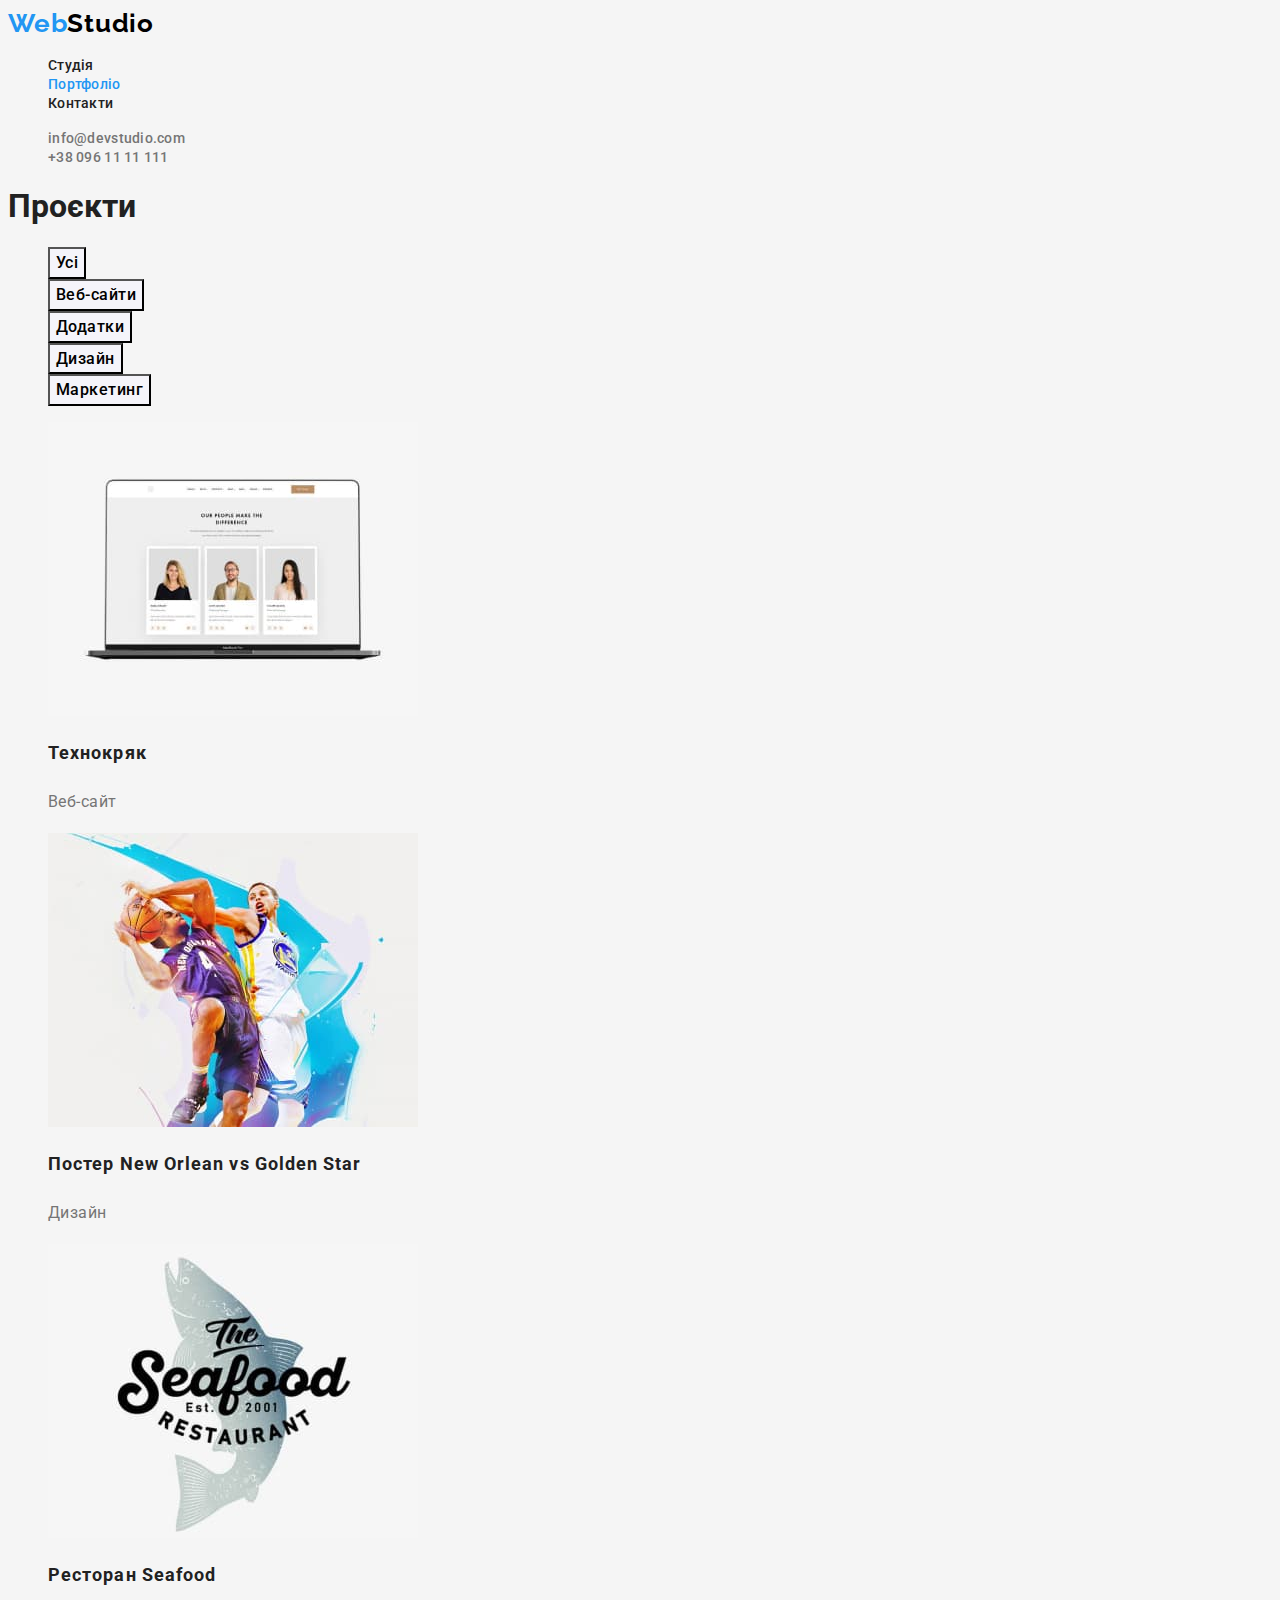
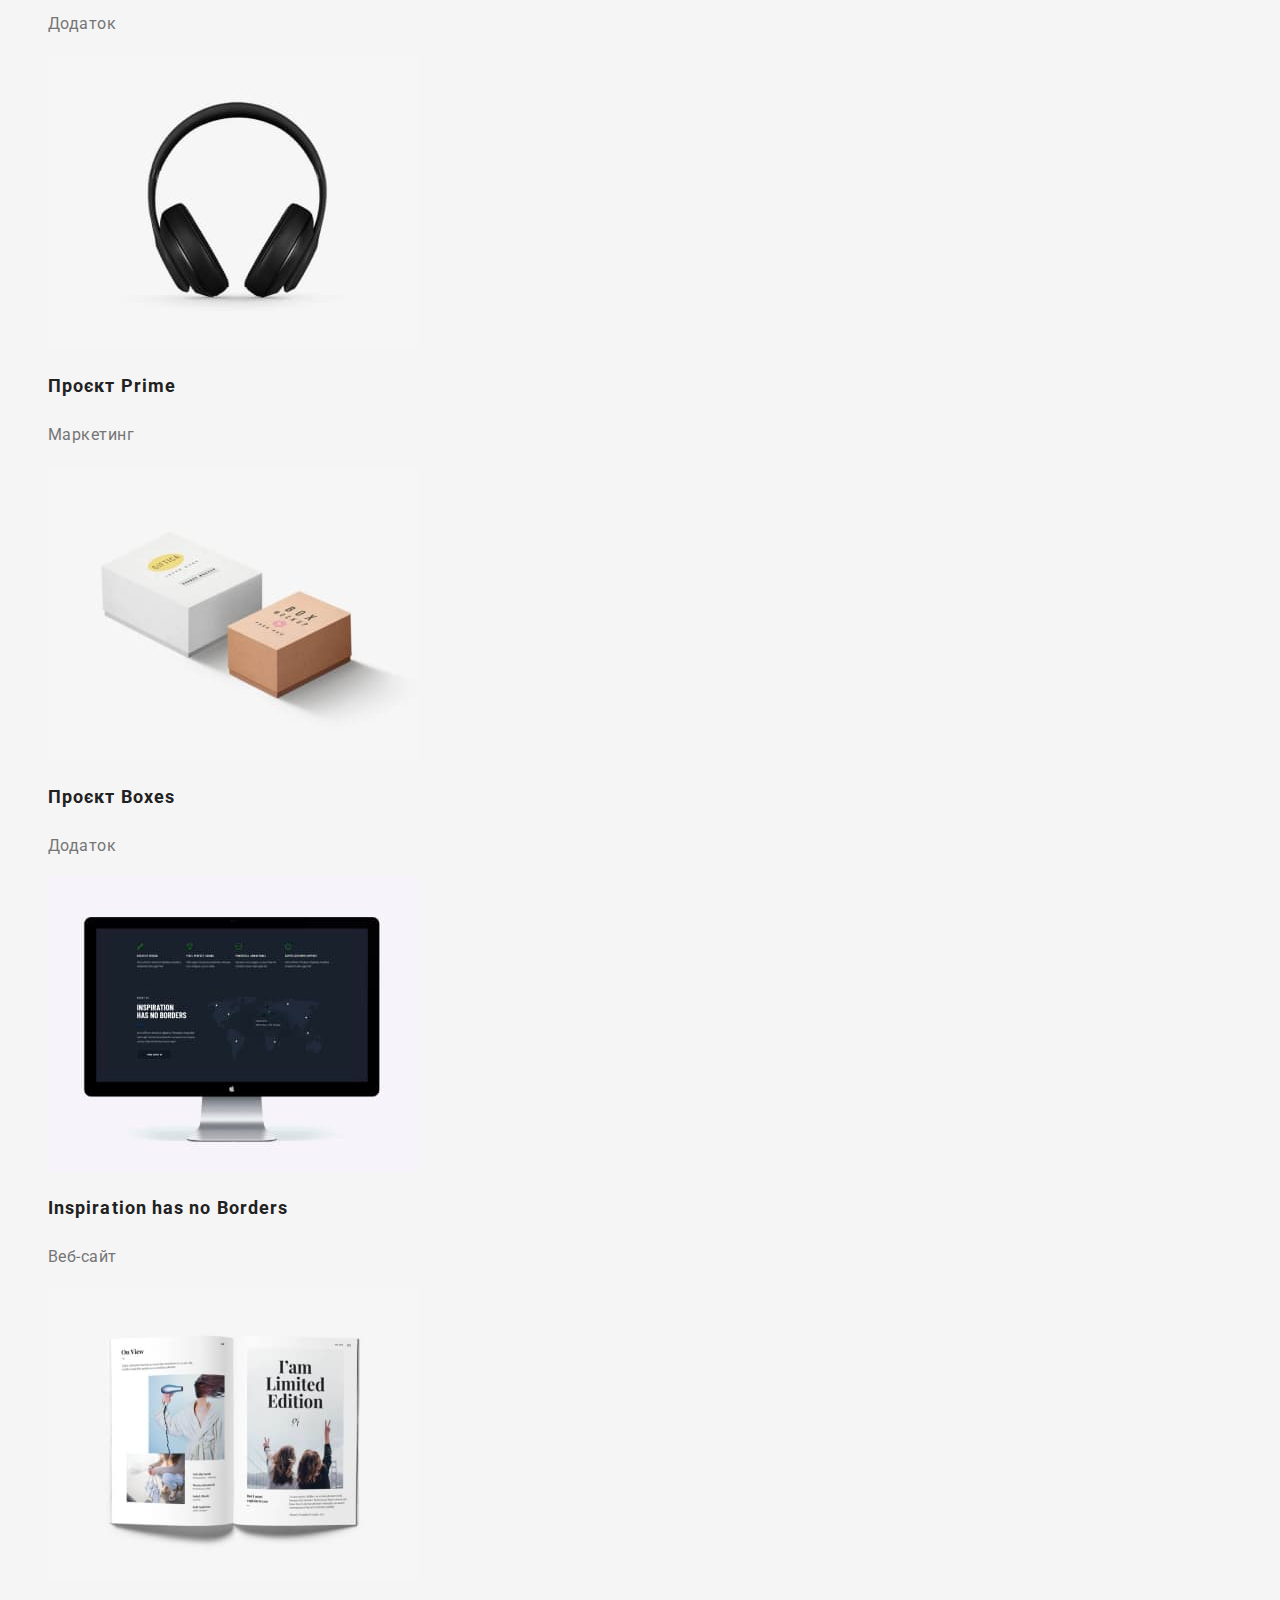
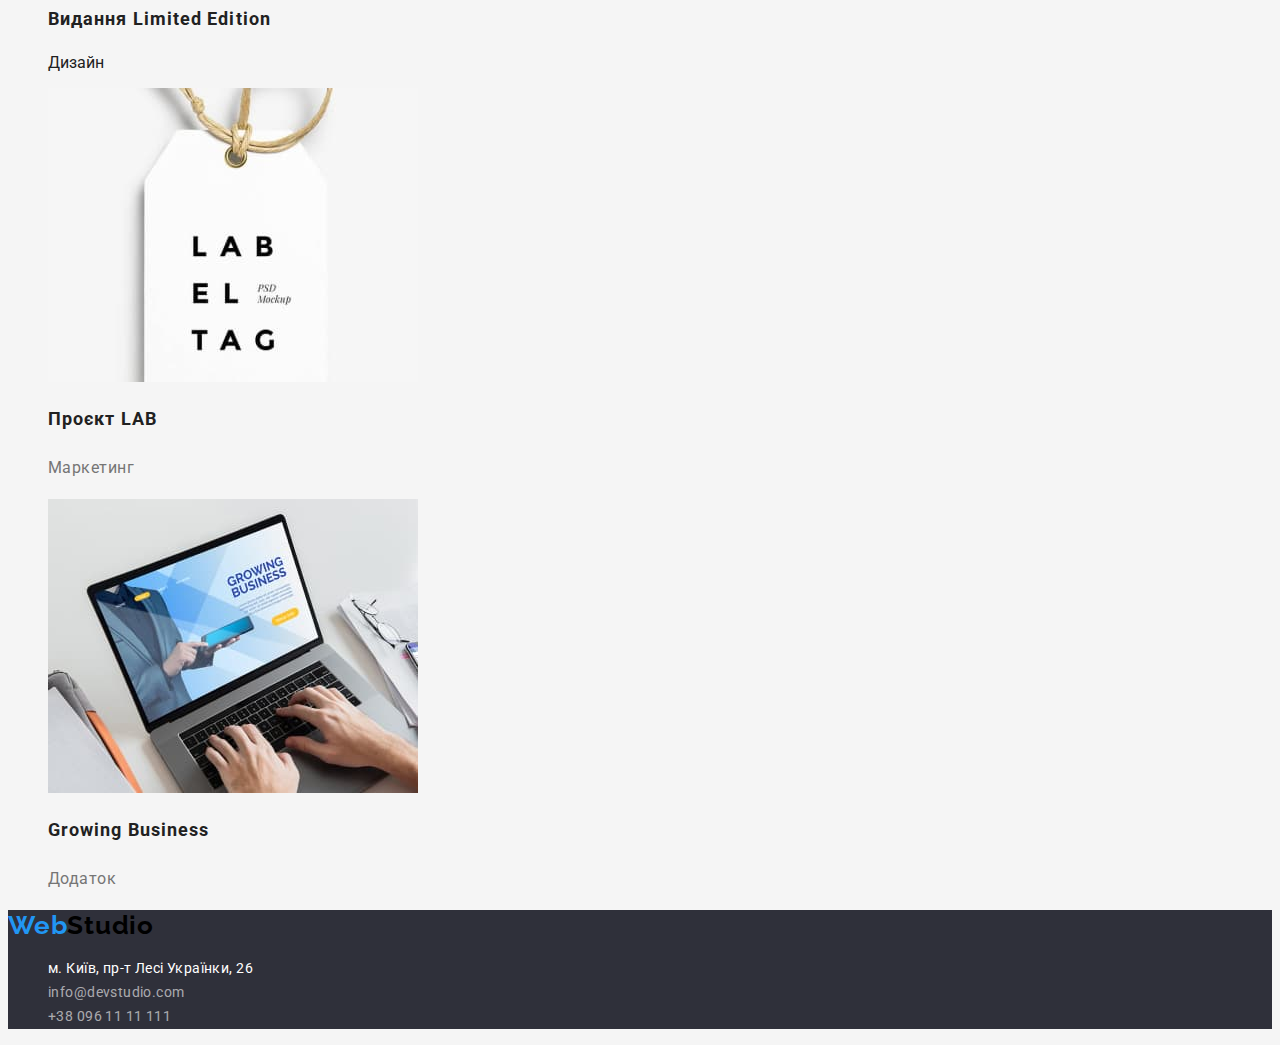
==== portfolio.html @ e410423b "1 clone" ====
<!DOCTYPE html>
<html lang="uk">
<head>
    <meta charset="UTF-8">
    <meta http-equiv="X-UA-Compatible" content="IE=edge">
    <meta name="viewport" content="width=device-width, initial-scale=1.0">
    <link rel="stylesheet" href="./css/styles.css" />
    <link rel="preconnect" href="https://fonts.googleapis.com">
    <link rel="preconnect" href="https://fonts.gstatic.com" crossorigin>
    <link href="https://fonts.googleapis.com/css2?family=Raleway:wght@700&family=Roboto:wght@400;500;700;900&display=swap"
        rel="stylesheet">
    <title>Portfolio</title>
</head>
<body class="body">
    <!--Шапка секція-->
    <header class="header">
        <nav class="site-nav">
            <a href="./index.html" lang="en" class="logo"><span class="logo-part">Web</span>Studio</a>
            <ul class="list">
                <li><a href="./index.html" class="link">Студія</a></li>
                <li><a href="" class="link current">Портфоліо</a></li>
                <li><a href="" class="link">Контакти</a></li>
            </ul>
        </nav>
        <ul class="list">
            <li><a href="mailto:info@devstudio.com" class="link mail-phone-footer">info@devstudio.com</a></li>
            <li><a href="tel:+380961111111" class="link mail-phone-footer">+38 096 11 11 111</a></li>
        </ul>
    </header>
</body>
<main>
    <!-- Проекти секція -->
    <section>
        <h1>Проєкти</h1>
    <ul class="list">
        <li><button type="button" class="button-portfolio">Усі</button></li>
        <li><button type="button" class="button-portfolio">Веб-сайти</button></li>
        <li><button type="button" class="button-portfolio">Додатки</button></li>
        <li><button type="button" class="button-portfolio">Дизайн</button></li>
        <li><button type="button" class="button-portfolio">Маркетинг</button></li>
    </ul>
    <ul class="list">
        <li><img src="./img/project 1.jpg" alt="laptop" width="370px">
        <h2 class="project-title">Технокряк</h2>
        <p class="project-text">Веб-сайт</p>
        </li>
        <li><img src="./img/project 2.jpg" alt="basketball" width="370px">
        <h2 class="project-title">Постер New Orlean vs Golden Star</h2>
        <p class="project-text">Дизайн</p></li>
        <li><img src="./img/project 3.jpg" alt="logo" width="370px">
        <h2 class="project-title">Ресторан Seafood</h2>
        <p class="project-text">Додаток</p></li>
        <li><img src="./img/project 4.jpg" alt="headphone" width="370px">
        <h2 class="project-title">Проєкт Prime</h2>
        <p class="project-text">Маркетинг</p></li>
        <li><img src="./img/project 5.jpg" alt="box" width="370px">
        <h2 class="project-title">Проєкт <span lang="en">Boxes</span></h2>
        <p class="project-text">Додаток</p></li>
        <li><img src="./img/project 6.jpg" alt="monitor" width="370px">
        <h2 class="project-title">Inspiration has no Borders</h2>
        <p class="project-text">Веб-сайт</p></li>
        <li><img src="./img/project 7.jpg" alt="book" width="370px">
        <h2 class="project-title">Видання Limited Edition</h2>
        <p>Дизайн</p></li>
        <li><img src="./img/project 8.jpg" alt="label" width="370px">
        <h2 class="project-title">Проєкт LAB</h2>
        <p class="project-text">Маркетинг</p></li>
        <li><img src="./img/project 9.jpg" alt="laptop with hands" width="370px">
        <h2 class="project-title">Growing Business</h2>
        <p class="project-text">Додаток</p></li>
    </ul>
</section>
</main>
<!-- Підвал -->
<footer class="footer">
    <a href="./index.html" lang="en" class="logo"><span class="logo-part">Web</span>Studio</a>
    <address>
        <ul class="list">
            <li>
                <a href="https://www.google.com/maps/d/embed?mid=10uSM3H-mIU3GznYo2szRIEphczw&hl=en_US&ehbc=2E312F"
                    target="_blank" rel="noopener noreferrer" class="adress">м. Київ, пр-т Лесі
                    Українки, 26</a>
            </li>
            <li><a href="mailto:info@devstudio.com" class="email-phone">info@devstudio.com</a></li>
            <li><a href="tel:+380961111111" class="email-phone">+38 096 11 11 111</a></li>
        </ul>
    </address>
</footer>
</body>

</html>
---- css/styles.css ----
:root{
    --primary-text-color:#212121;
    --secondary-text-color:#757575;
    --accent-color: #2196F3;
    --primary-white-color:#FFFFFF;
    --black-color:#000000;
    --primary-background-color: #F5F5F5;
    --hero-footer-color:#2F303A;
    --bcg-button-portfolio:#F5F4FA;
}


.body{
    font-family: 'Roboto', sans-serif;
    background-color: var(--primary-background-color);
    color: var(--primary-text-color);
}
/* Шапка секція */
.link{
    color: var(--primary-text-color);
}
.list{
    list-style: none;
     }
.logo-part{
    color: var(--accent-color);
}
.logo{
    color: var(--black-color);
    font-family: "Raleway", sans-serif;
    font-weight: 700;
    font-size: 26px;
    line-height: 1.19;
    letter-spacing: 0.03em;
    text-decoration: none;
}
.link:hover,
.link:focus {
    color: var(--accent-color);
}
.link{
    font-family: Roboto, sans-serif;
    font-weight: 500;
    font-size: 14px;
    line-height: 1.14;
    letter-spacing: 0.02em;
    text-decoration: none;
}
.site-nav .link.current{
    color: var(--accent-color);
}
.link.mail-phone-footer{
    color: var(--secondary-text-color);
}
/* Герой секція */
.hero{
    background-color: var(--hero-footer-color);
}
.hero-title{
    font-weight: 900;
    font-size: 44px;
    line-height: 1.36;
    text-align: center;
    letter-spacing: 0.06em;
    text-transform: uppercase;
    color: var(--primary-white-color);
}
.hero-button{
    background-color: var(--accent-color);
    font-weight: 700;
    font-size: 16px;
    line-height: 1.88;
    display: flex;
    align-items: center;
    text-align: center;
    letter-spacing: 0.06em;
    color: var(--primary-white-color);
}
/*Особливості секція*/
.features-title{
    font-weight: 700;
    font-size: 14px;
    line-height: 1.14;
    letter-spacing: 0.03em;
    text-transform: uppercase;
}
.features-text{
    font-size: 14px;
    line-height: 1.71;
    letter-spacing: 0.03em;
    color: var(--secondary-text-color);
}
/* Чим ми займаємось секція */
.main-title{
    font-weight: 700;
    font-size: 36px;
    line-height: 1.16;
    text-align: center;
    letter-spacing: 0.03em;
}
/* Наша команда секція */
.team-title{
    font-weight: 500;
    font-size: 16px;
    line-height: 1.18;
    text-align: center;
    letter-spacing: 0.03em;
}
.team-text{
    font-size: 16px;
    line-height: 1.18;
    text-align: center;
    letter-spacing: 0.03em;
    color: var(--secondary-text-color);
}
/* Підвал */
.footer{
    background-color: var(--hero-footer-color);
    color: var(--primary-white-color);
}
.logo-footer{
    color: var(--primary-white-color);
}
.adress{
    font-size: 14px;
    font-style: normal;
    line-height: 1.71;
    letter-spacing: 0.03em;
    text-decoration: none;
    color: var(--primary-white-color);
}
.email-phone{
    font-size: 14px;
    font-style: normal;
    line-height: 1.71;
    letter-spacing: 0.03em;
    text-decoration: none;
    color: rgba(255, 255, 255, 0.6);
}

/* Portfolio */
.button-portfolio{
    font-family: 'Roboto', sans-serif;
    font-weight: 500;
    font-style: normal;
    font-size: 16px;
    line-height: 1.62;
    text-align: center;
    letter-spacing: 0.03em;
    background-color: var(--bcg-button-portfolio);
}
.button-portfolio:hover,
.button-portfolio:focus{
    background-color: var(--accent-color);
    color: var(--primary-white-color);
}
.project-title{
    font-weight: 700;
    font-size: 18px;
    line-height: 2;
    letter-spacing: 0.06em;
}
.project-text{
    font-size: 16px;
    line-height: 1.88;
    letter-spacing: 0.03em;
    color: var(--secondary-text-color);
}
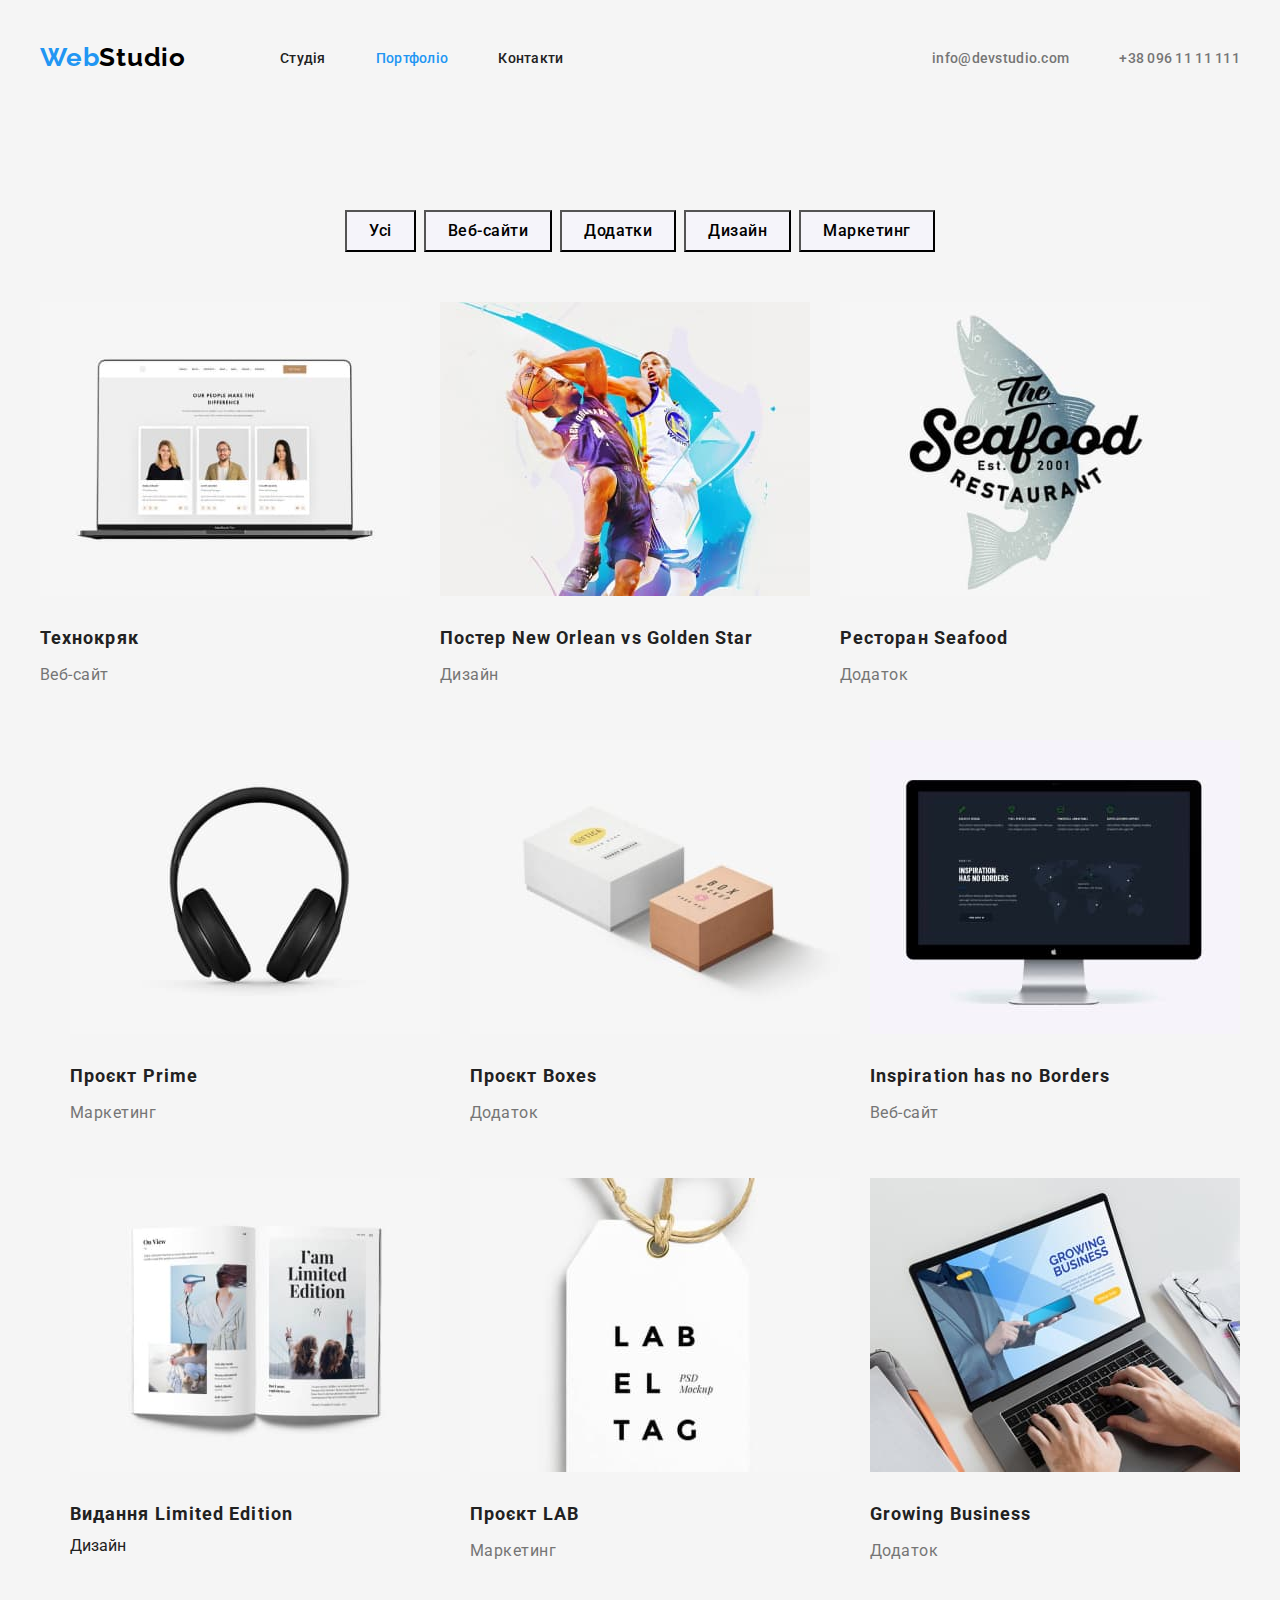
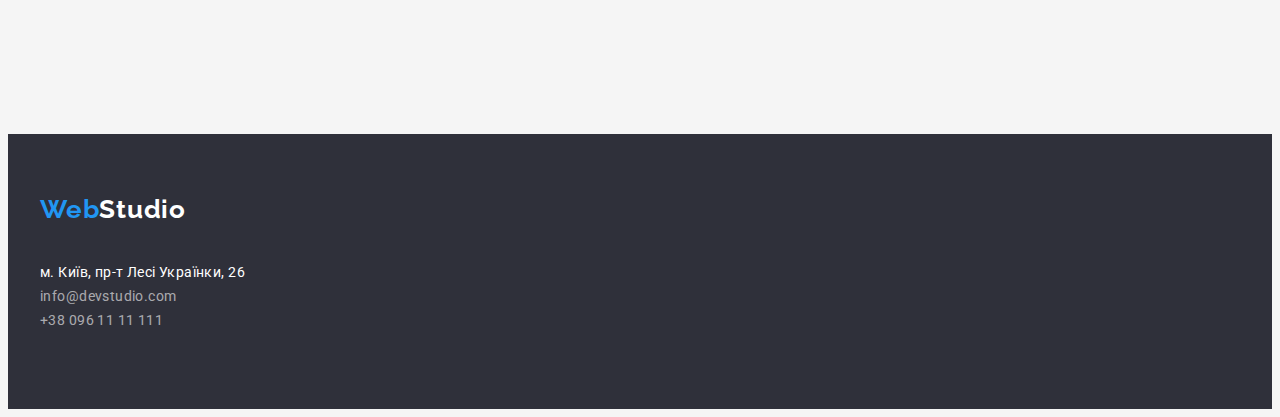
==== commit 6722beef: "all" ====
--- a/portfolio.html
+++ b/portfolio.html
@@ -14,77 +14,87 @@
 <body class="body">
     <!--Шапка секція-->
     <header class="header">
-        <nav class="site-nav">
-            <a href="./index.html" lang="en" class="logo"><span class="logo-part">Web</span>Studio</a>
-            <ul class="list">
-                <li><a href="./index.html" class="link">Студія</a></li>
-                <li><a href="" class="link current">Портфоліо</a></li>
-                <li><a href="" class="link">Контакти</a></li>
+        <div class="container header-container">
+        <a href="./index.html" lang="en" class="logo"><span class="logo-part">Web</span>Studio</a>
+            <nav class="site-nav">
+            <ul class="list list-header">
+                <li class="header-item"><a href="./index.html" class="link">Студія</a></li>
+                <li class="header-item"><a href="" class="link current">Портфоліо</a></li>
+                <li class="header-item"><a href="" class="link">Контакти</a></li>
             </ul>
         </nav>
-        <ul class="list">
-            <li><a href="mailto:info@devstudio.com" class="link mail-phone-footer">info@devstudio.com</a></li>
-            <li><a href="tel:+380961111111" class="link mail-phone-footer">+38 096 11 11 111</a></li>
+        <div class="contact-wrap">
+        <ul class="list list-header">
+            <li><a href="mailto:info@devstudio.com" class="link mail-footer">info@devstudio.com</a></li>
+            <li><a href="tel:+380961111111" class="link phone-footer">+38 096 11 11 111</a></li>
         </ul>
+        </div>
+        </div>
     </header>
 </body>
 <main>
     <!-- Проекти секція -->
-    <section>
-        <h1>Проєкти</h1>
-    <ul class="list">
-        <li><button type="button" class="button-portfolio">Усі</button></li>
-        <li><button type="button" class="button-portfolio">Веб-сайти</button></li>
-        <li><button type="button" class="button-portfolio">Додатки</button></li>
-        <li><button type="button" class="button-portfolio">Дизайн</button></li>
-        <li><button type="button" class="button-portfolio">Маркетинг</button></li>
-    </ul>
-    <ul class="list">
-        <li><img src="./img/project 1.jpg" alt="laptop" width="370px">
-        <h2 class="project-title">Технокряк</h2>
-        <p class="project-text">Веб-сайт</p>
-        </li>
-        <li><img src="./img/project 2.jpg" alt="basketball" width="370px">
-        <h2 class="project-title">Постер New Orlean vs Golden Star</h2>
-        <p class="project-text">Дизайн</p></li>
-        <li><img src="./img/project 3.jpg" alt="logo" width="370px">
-        <h2 class="project-title">Ресторан Seafood</h2>
-        <p class="project-text">Додаток</p></li>
-        <li><img src="./img/project 4.jpg" alt="headphone" width="370px">
-        <h2 class="project-title">Проєкт Prime</h2>
-        <p class="project-text">Маркетинг</p></li>
-        <li><img src="./img/project 5.jpg" alt="box" width="370px">
-        <h2 class="project-title">Проєкт <span lang="en">Boxes</span></h2>
-        <p class="project-text">Додаток</p></li>
-        <li><img src="./img/project 6.jpg" alt="monitor" width="370px">
-        <h2 class="project-title">Inspiration has no Borders</h2>
-        <p class="project-text">Веб-сайт</p></li>
-        <li><img src="./img/project 7.jpg" alt="book" width="370px">
-        <h2 class="project-title">Видання Limited Edition</h2>
-        <p>Дизайн</p></li>
-        <li><img src="./img/project 8.jpg" alt="label" width="370px">
-        <h2 class="project-title">Проєкт LAB</h2>
-        <p class="project-text">Маркетинг</p></li>
-        <li><img src="./img/project 9.jpg" alt="laptop with hands" width="370px">
-        <h2 class="project-title">Growing Business</h2>
-        <p class="project-text">Додаток</p></li>
-    </ul>
+    <section class="project-section">
+        <div class="container item-container">
+            <h1 class="visually-hidden">Проєкти</h1>
+            <ul class="list item-list">
+                <li class="project-item"><button type="button" class="button-portfolio">Усі</button></li>
+                <li class="project-item"><button type="button" class="button-portfolio">Веб-сайти</button></li>
+                <li class="project-item"><button type="button" class="button-portfolio">Додатки</button></li>
+                <li class="project-item"><button type="button" class="button-portfolio">Дизайн</button></li>
+                <li class="project-item"><button type="button" class="button-portfolio">Маркетинг</button></li>
+            </ul>
+        </div>
+        <div class="container">
+            <ul class="list project-list">
+                <li class="project-list-item"><img src="./img/project 1.jpg" alt="laptop" width="370px">
+                <h2 class="project-title">Технокряк</h2>
+                <p class="project-text">Веб-сайт</p>
+                </li>
+                <li class="project-list-item"><img src="./img/project 2.jpg" alt="basketball" width="370px">
+                <h2 class="project-title">Постер New Orlean vs Golden Star</h2>
+                <p class="project-text">Дизайн</p></li>
+                <li class="project-list-item"><img src="./img/project 3.jpg" alt="logo" width="370px">
+                <h2 class="project-title">Ресторан Seafood</h2>
+                <p class="project-text">Додаток</p></li>
+                <li class="project-list-item"><img src="./img/project 4.jpg" alt="headphone" width="370px">
+                <h2 class="project-title">Проєкт Prime</h2>
+                <p class="project-text">Маркетинг</p></li>
+                <li class="project-list-item"><img src="./img/project 5.jpg" alt="box" width="370px">
+                <h2 class="project-title">Проєкт <span lang="en">Boxes</span></h2>
+                <p class="project-text">Додаток</p></li>
+                <li class="project-list-item"><img src="./img/project 6.jpg" alt="monitor" width="370px">
+                <h2 class="project-title">Inspiration has no Borders</h2>
+                <p class="project-text">Веб-сайт</p></li>
+                <li class="project-list-item"><img src="./img/project 7.jpg" alt="book" width="370px">
+                <h2 class="project-title">Видання Limited Edition</h2>
+                <p>Дизайн</p></li>
+                <li class="project-list-item"><img src="./img/project 8.jpg" alt="label" width="370px">
+                <h2 class="project-title">Проєкт LAB</h2>
+                <p class="project-text">Маркетинг</p></li>
+                <li class="project-list-item"><img src="./img/project 9.jpg" alt="laptop with hands" width="370px">
+                <h2 class="project-title">Growing Business</h2>
+                <p class="project-text">Додаток</p></li>
+            </ul>
+        </div>
 </section>
 </main>
 <!-- Підвал -->
 <footer class="footer">
-    <a href="./index.html" lang="en" class="logo"><span class="logo-part">Web</span>Studio</a>
-    <address>
-        <ul class="list">
-            <li>
-                <a href="https://www.google.com/maps/d/embed?mid=10uSM3H-mIU3GznYo2szRIEphczw&hl=en_US&ehbc=2E312F"
-                    target="_blank" rel="noopener noreferrer" class="adress">м. Київ, пр-т Лесі
-                    Українки, 26</a>
-            </li>
-            <li><a href="mailto:info@devstudio.com" class="email-phone">info@devstudio.com</a></li>
-            <li><a href="tel:+380961111111" class="email-phone">+38 096 11 11 111</a></li>
-        </ul>
-    </address>
+    <div class="container">
+        <a href="./index.html" lang="en" class="logo logo-footer"><span class="logo-part">Web</span>Studio</a>
+        <address class="address-footer">
+            <ul class="list footer-list">
+                <li>
+                    <a href="https://www.google.com/maps/d/embed?mid=10uSM3H-mIU3GznYo2szRIEphczw&hl=en_US&ehbc=2E312F"
+                        target="_blank" rel="noopener noreferrer" class="adress">м. Київ, пр-т Лесі
+                        Українки, 26</a>
+                </li>
+                <li><a href="mailto:info@devstudio.com" class="email-phone">info@devstudio.com</a></li>
+                <li><a href="tel:+380961111111" class="email-phone">+38 096 11 11 111</a></li>
+            </ul>
+        </address>
+    </div>
 </footer>
 </body>
 
--- a/css/styles.css
+++ b/css/styles.css
@@ -8,20 +8,54 @@
     --hero-footer-color:#2F303A;
     --bcg-button-portfolio:#F5F4FA;
 }
-
+h1,
+h2,
+h3,
+h4,
+h5,
+h6
+ul,
+p{
+    margin: 0;
+}
+ul{
+    padding-left: 0;
+}
 
 .body{
     font-family: 'Roboto', sans-serif;
     background-color: var(--primary-background-color);
     color: var(--primary-text-color);
 }
+.container{
+    width: 1200px;
+    margin: 0 auto;
+    padding-left: 15px;
+    padding-right: 15px;
+}
 /* Шапка секція */
+.header-container{
+    display: flex;
+    align-items: center;
+}
+.header{
+    padding-bottom: 25px;
+    padding-top: 24px;
+    border-bottom: 1px rgba(236, 236, 236, 1);
+}
 .link{
     color: var(--primary-text-color);
 }
+.header-item:not(:first-child){
+    margin-left: 50px;
+}
+
 .list{
     list-style: none;
      }
+.list-header{
+    display: flex;
+}
 .logo-part{
     color: var(--accent-color);
 }
@@ -33,6 +67,8 @@
     line-height: 1.19;
     letter-spacing: 0.03em;
     text-decoration: none;
+    margin-right: 94px;
+    display: block;
 }
 .link:hover,
 .link:focus {
@@ -49,7 +85,14 @@
 .site-nav .link.current{
     color: var(--accent-color);
 }
-.link.mail-phone-footer{
+.contact-wrap{
+    margin-left: auto;
+}
+.phone-footer{
+    margin-left: 50px;
+    color: var(--secondary-text-color);
+}
+.mail-footer{
     color: var(--secondary-text-color);
 }
 /* Герой секція */
@@ -64,19 +107,53 @@
     letter-spacing: 0.06em;
     text-transform: uppercase;
     color: var(--primary-white-color);
-}
+    max-width: 696px;
+    margin: 0 auto; 
+    margin-bottom: 30px;
+    }
+    .hero-wrap{
+        padding: 200px 452px;
+    }
 .hero-button{
     background-color: var(--accent-color);
     font-weight: 700;
     font-size: 16px;
     line-height: 1.88;
-    display: flex;
     align-items: center;
     text-align: center;
     letter-spacing: 0.06em;
     color: var(--primary-white-color);
+    max-width: 216px;
+    display: block;
+    margin: 0 auto;
+
 }
 /*Особливості секція*/
+
+.features-section{
+    padding: 94px 0;
+}
+.visually-hidden {
+    position: absolute;
+    width: 1px;
+    height: 1px;
+    margin: -1px;
+    border: 0;
+    padding: 0;
+    white-space: nowrap;
+    clip-path: inset(100%);
+    clip: rect(0 0 0 0);
+    overflow: hidden;
+}
+.features-list{
+    display: flex;
+}
+.features-item{
+    width: calc((100%/-90px)/4);
+}
+.features-item:not(:first-child){
+    margin-left: 30px;
+}
 .features-title{
     font-weight: 700;
     font-size: 14px;
@@ -91,20 +168,50 @@
     color: var(--secondary-text-color);
 }
 /* Чим ми займаємось секція */
+.what-we-do-section{
+    padding: 94px 0;
+}
 .main-title{
     font-weight: 700;
     font-size: 36px;
     line-height: 1.16;
     text-align: center;
     letter-spacing: 0.03em;
-}
+    margin-bottom: 50px;
+}
+.what-we-do-list{
+    display: flex;
+}
+.what-we-do-items{
+    width: calc((100%-60px)/3);
+}
+.what-we-do-items:not(:first-child){
+    margin-left: 30px;
+}
+
 /* Наша команда секція */
+.our-team-section{
+    padding: 94px 0;
+}
 .team-title{
     font-weight: 500;
     font-size: 16px;
     line-height: 1.18;
     text-align: center;
     letter-spacing: 0.03em;
+    margin-bottom: 10px;
+}
+.our-team-list{
+    display: flex;
+}
+.our-team-item{
+    width: calc((100%-90px)/4);
+}
+.our-taem-item:not(:first-child){
+    margin-left: 30px;
+}
+.our-team-wrap{
+    padding: 30px 70px;
 }
 .team-text{
     font-size: 16px;
@@ -117,9 +224,15 @@
 .footer{
     background-color: var(--hero-footer-color);
     color: var(--primary-white-color);
+    padding: 0 0 60px 0;
 }
 .logo-footer{
     color: var(--primary-white-color);
+    display: block;
+    padding: 60px 0 20px 0;
+}
+.footer-list:not(:first-child){
+    margin-top: 9px;
 }
 .adress{
     font-size: 14px;
@@ -139,6 +252,15 @@
 }
 
 /* Portfolio */
+
+.item-list{
+    display: flex;
+    padding: 86px 0 34px 0;
+    justify-content:center
+}
+.project-item:not(:first-child){
+    margin-left: 8px;
+}
 .button-portfolio{
     font-family: 'Roboto', sans-serif;
     font-weight: 500;
@@ -148,21 +270,37 @@
     text-align: center;
     letter-spacing: 0.03em;
     background-color: var(--bcg-button-portfolio);
+    padding: 6px 22px;
 }
 .button-portfolio:hover,
 .button-portfolio:focus{
     background-color: var(--accent-color);
     color: var(--primary-white-color);
 }
+.project-list{
+    display: flex;
+    flex-wrap: wrap;
+    padding-bottom: 102px;
+}
+.project-list-item:not(:first-child){
+    margin-left: 30px;
+}
+.project-list-item{
+    margin-bottom: 30px;
+    border-bottom: #EEEEEE;
+}
 .project-title{
     font-weight: 700;
     font-size: 18px;
     line-height: 2;
     letter-spacing: 0.06em;
+    margin-top: 20px;
+    margin-bottom: 4px;
 }
 .project-text{
     font-size: 16px;
     line-height: 1.88;
     letter-spacing: 0.03em;
     color: var(--secondary-text-color);
+    margin-bottom: 20px;
 }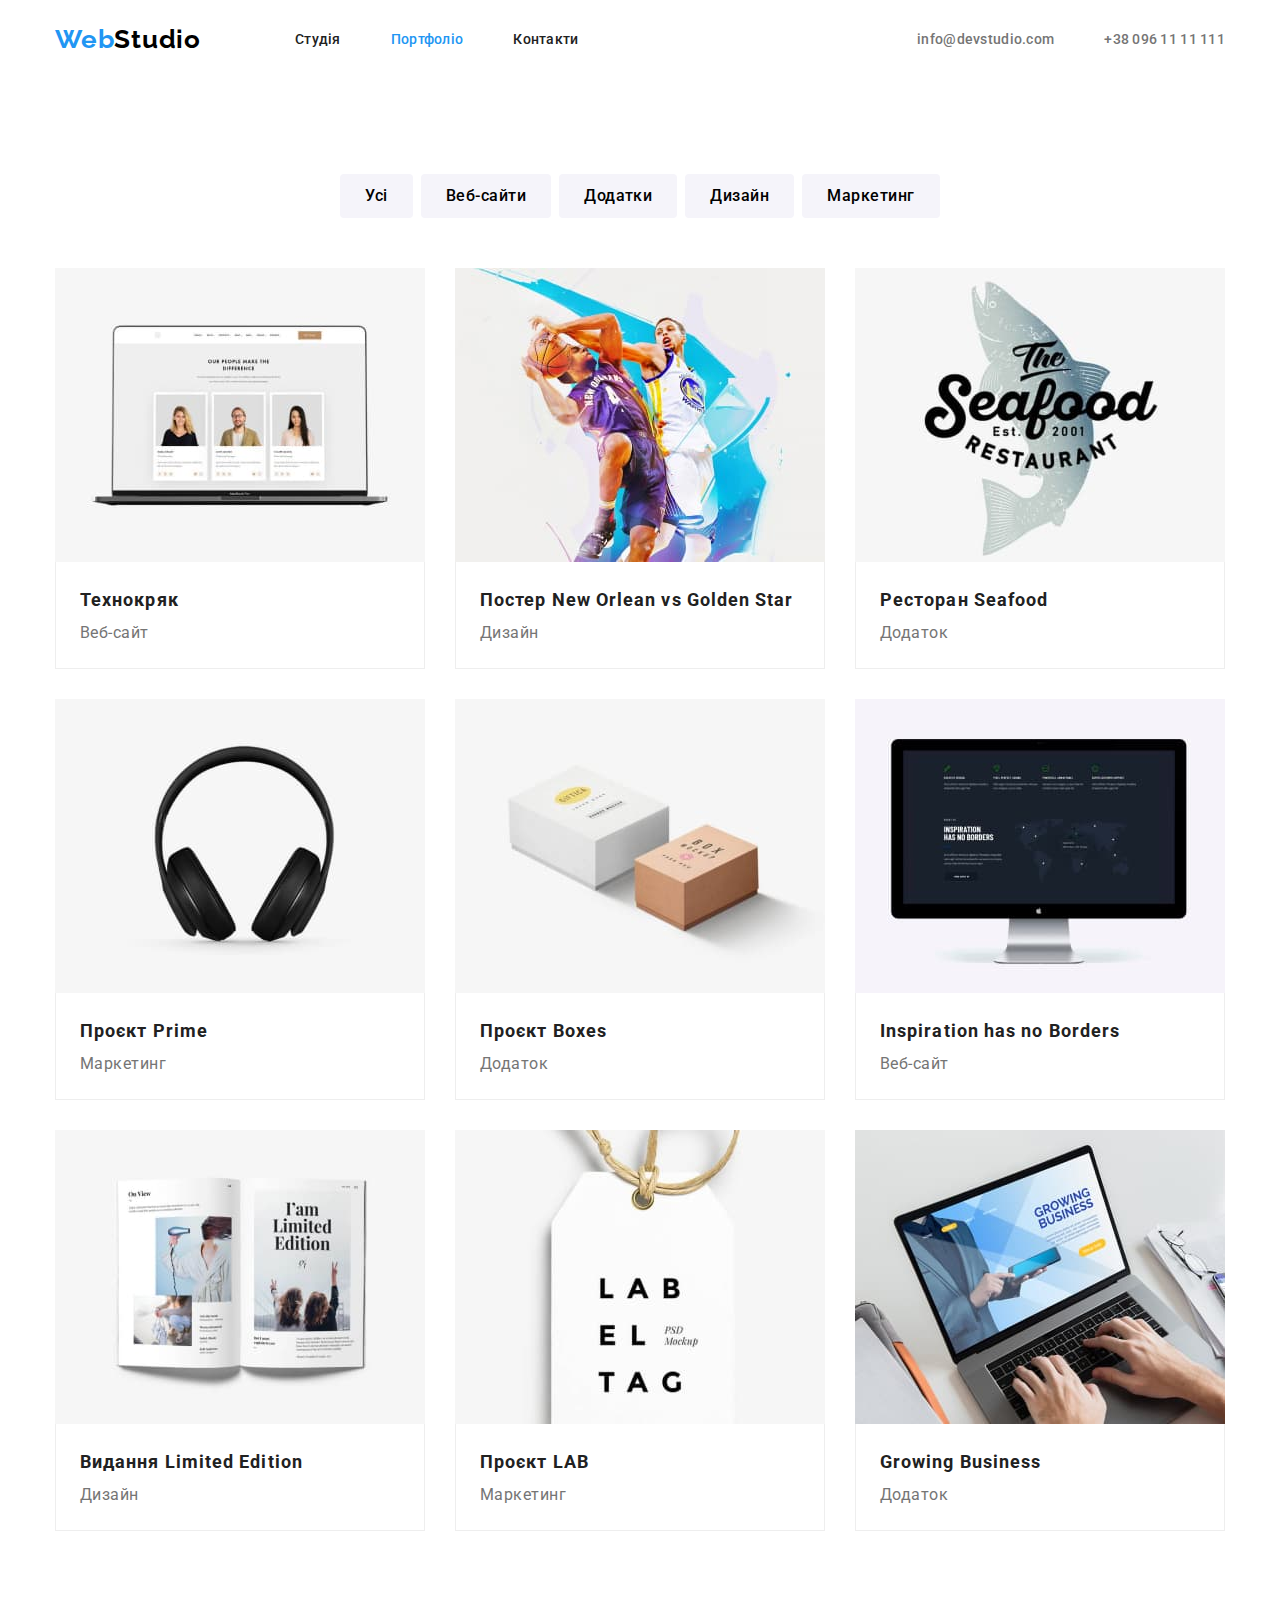
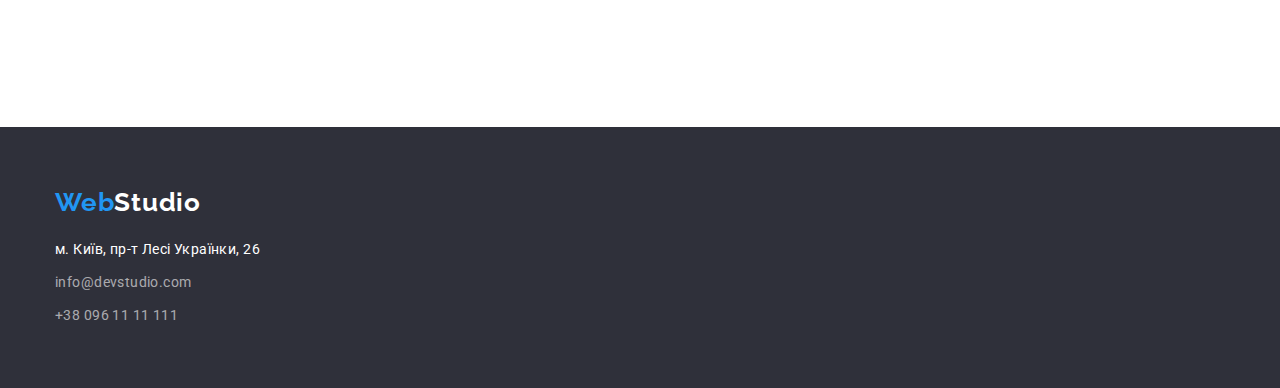
==== commit 937b73fa: "corrections" ====
--- a/portfolio.html
+++ b/portfolio.html
@@ -4,11 +4,12 @@
     <meta charset="UTF-8">
     <meta http-equiv="X-UA-Compatible" content="IE=edge">
     <meta name="viewport" content="width=device-width, initial-scale=1.0">
-    <link rel="stylesheet" href="./css/styles.css" />
     <link rel="preconnect" href="https://fonts.googleapis.com">
     <link rel="preconnect" href="https://fonts.gstatic.com" crossorigin>
     <link href="https://fonts.googleapis.com/css2?family=Raleway:wght@700&family=Roboto:wght@400;500;700;900&display=swap"
         rel="stylesheet">
+    <link rel="stylesheet" href="https://cdnjs.cloudflare.com/ajax/libs/modern-normalize/1.1.0/modern-normalize.min.css">
+    <link rel="stylesheet" href="./css/styles.css" />
     <title>Portfolio</title>
 </head>
 <body class="body">
@@ -44,37 +45,69 @@
                 <li class="project-item"><button type="button" class="button-portfolio">Дизайн</button></li>
                 <li class="project-item"><button type="button" class="button-portfolio">Маркетинг</button></li>
             </ul>
-        </div>
-        <div class="container">
             <ul class="list project-list">
                 <li class="project-list-item"><img src="./img/project 1.jpg" alt="laptop" width="370px">
-                <h2 class="project-title">Технокряк</h2>
-                <p class="project-text">Веб-сайт</p>
+                <div class="wrap">
+                    <h2 class="project-title">Технокряк</h2>
+                    <p class="project-text">Веб-сайт</p>
+                </div>
                 </li>
                 <li class="project-list-item"><img src="./img/project 2.jpg" alt="basketball" width="370px">
-                <h2 class="project-title">Постер New Orlean vs Golden Star</h2>
-                <p class="project-text">Дизайн</p></li>
+                <div class="wrap">
+                    <h2 class="project-title">Постер New Orlean vs Golden Star</h2>
+                    <p class="project-text">Дизайн</p>
+                </div>
+                </li>
+                                
                 <li class="project-list-item"><img src="./img/project 3.jpg" alt="logo" width="370px">
-                <h2 class="project-title">Ресторан Seafood</h2>
-                <p class="project-text">Додаток</p></li>
+                <div class="wrap">
+                    <h2 class="project-title">Ресторан Seafood</h2>
+                    <p class="project-text">Додаток</p>
+                </div>
+                </li>
+                                    
                 <li class="project-list-item"><img src="./img/project 4.jpg" alt="headphone" width="370px">
-                <h2 class="project-title">Проєкт Prime</h2>
-                <p class="project-text">Маркетинг</p></li>
+                <div class="wrap">
+                    <h2 class="project-title">Проєкт Prime</h2>
+                    <p class="project-text">Маркетинг</p>
+                </div>
+                </li>
+                                  
                 <li class="project-list-item"><img src="./img/project 5.jpg" alt="box" width="370px">
-                <h2 class="project-title">Проєкт <span lang="en">Boxes</span></h2>
-                <p class="project-text">Додаток</p></li>
+                <div class="wrap">
+                    <h2 class="project-title">Проєкт <span lang="en">Boxes</span></h2>
+                    <p class="project-text">Додаток</p>
+                </div> 
+                </li> 
+
                 <li class="project-list-item"><img src="./img/project 6.jpg" alt="monitor" width="370px">
-                <h2 class="project-title">Inspiration has no Borders</h2>
-                <p class="project-text">Веб-сайт</p></li>
+                <div class="wrap">
+                    <h2 class="project-title">Inspiration has no Borders</h2>
+                    <p class="project-text">Веб-сайт</p>
+                </div>
+                </li>
+                                    
                 <li class="project-list-item"><img src="./img/project 7.jpg" alt="book" width="370px">
-                <h2 class="project-title">Видання Limited Edition</h2>
-                <p>Дизайн</p></li>
+                <div class="wrap">
+                    <h2 class="project-title">Видання Limited Edition</h2>
+                    <p class="project-text">Дизайн</p>
+                </div>
+                </li>
+                                    
                 <li class="project-list-item"><img src="./img/project 8.jpg" alt="label" width="370px">
-                <h2 class="project-title">Проєкт LAB</h2>
-                <p class="project-text">Маркетинг</p></li>
+                <div class="wrap">
+                    <h2 class="project-title">Проєкт LAB</h2>
+                    <p class="project-text">Маркетинг</p>
+                </div>
+                </li>
+                                    
                 <li class="project-list-item"><img src="./img/project 9.jpg" alt="laptop with hands" width="370px">
-                <h2 class="project-title">Growing Business</h2>
-                <p class="project-text">Додаток</p></li>
+                <div class="wrap">
+                    <h2 class="project-title">Growing Business</h2>
+                    <p class="project-text">Додаток</p>
+                </div>
+                </li>
+                                    
             </ul>
         </div>
 </section>
@@ -85,13 +118,14 @@
         <a href="./index.html" lang="en" class="logo logo-footer"><span class="logo-part">Web</span>Studio</a>
         <address class="address-footer">
             <ul class="list footer-list">
-                <li>
+                <li class="footer-list-item">
                     <a href="https://www.google.com/maps/d/embed?mid=10uSM3H-mIU3GznYo2szRIEphczw&hl=en_US&ehbc=2E312F"
                         target="_blank" rel="noopener noreferrer" class="adress">м. Київ, пр-т Лесі
                         Українки, 26</a>
                 </li>
-                <li><a href="mailto:info@devstudio.com" class="email-phone">info@devstudio.com</a></li>
-                <li><a href="tel:+380961111111" class="email-phone">+38 096 11 11 111</a></li>
+                <li class="footer-list-item"><a href="mailto:info@devstudio.com"
+                        class="email-phone">info@devstudio.com</a></li>
+                <li class="footer-list-item"><a href="tel:+380961111111" class="email-phone">+38 096 11 11 111</a></li>
             </ul>
         </address>
     </div>
--- a/css/styles.css
+++ b/css/styles.css
@@ -7,6 +7,7 @@
     --primary-background-color: #F5F5F5;
     --hero-footer-color:#2F303A;
     --bcg-button-portfolio:#F5F4FA;
+    --border-portfolio:#EEEEEE;
 }
 h1,
 h2,
@@ -20,11 +21,12 @@
 }
 ul{
     padding-left: 0;
+    margin: 0;
 }
 
 .body{
     font-family: 'Roboto', sans-serif;
-    background-color: var(--primary-background-color);
+    background-color: var(--primary-white-color);
     color: var(--primary-text-color);
 }
 .container{
@@ -98,6 +100,8 @@
 /* Герой секція */
 .hero{
     background-color: var(--hero-footer-color);
+    padding-top: 200px;
+    padding-bottom: 200px;
 }
 .hero-title{
     font-weight: 900;
@@ -111,9 +115,6 @@
     margin: 0 auto; 
     margin-bottom: 30px;
     }
-    .hero-wrap{
-        padding: 200px 452px;
-    }
 .hero-button{
     background-color: var(--accent-color);
     font-weight: 700;
@@ -126,6 +127,10 @@
     max-width: 216px;
     display: block;
     margin: 0 auto;
+    width: 216px;
+    height: 50px;
+    border: solid var(--accent-color);
+    border-radius: 4px;
 
 }
 /*Особливості секція*/
@@ -160,6 +165,7 @@
     line-height: 1.14;
     letter-spacing: 0.03em;
     text-transform: uppercase;
+    margin-bottom: 10px;
 }
 .features-text{
     font-size: 14px;
@@ -169,7 +175,7 @@
 }
 /* Чим ми займаємось секція */
 .what-we-do-section{
-    padding: 94px 0;
+    padding-bottom: 94px;
 }
 .main-title{
     font-weight: 700;
@@ -187,11 +193,17 @@
 }
 .what-we-do-items:not(:first-child){
     margin-left: 30px;
+}
+img{
+    display: block;
+    max-width: 100%;
+    height: auto;
 }
 
 /* Наша команда секція */
 .our-team-section{
     padding: 94px 0;
+    background-color: var(--bcg-button-portfolio);
 }
 .team-title{
     font-weight: 500;
@@ -203,15 +215,21 @@
 }
 .our-team-list{
     display: flex;
+    gap: 30px;
 }
 .our-team-item{
-    width: calc((100%-90px)/4);
+    background-color: var(--primary-white-color);
+    border:1px solid var(--border-portfolio);
+    border-bottom-right-radius:4px;
+    border-bottom-left-radius: 4px;
+
 }
 .our-taem-item:not(:first-child){
     margin-left: 30px;
 }
 .our-team-wrap{
-    padding: 30px 70px;
+    padding: 30px;
+
 }
 .team-text{
     font-size: 16px;
@@ -224,15 +242,15 @@
 .footer{
     background-color: var(--hero-footer-color);
     color: var(--primary-white-color);
-    padding: 0 0 60px 0;
+    padding:60px 0;
 }
 .logo-footer{
     color: var(--primary-white-color);
     display: block;
-    padding: 60px 0 20px 0;
-}
-.footer-list:not(:first-child){
-    margin-top: 9px;
+   margin-bottom: 20px;
+}
+.footer-list-item:not(:last-child){
+    margin-bottom: 9px;
 }
 .adress{
     font-size: 14px;
@@ -252,11 +270,13 @@
 }
 
 /* Portfolio */
-
+.project-section{
+    padding: 94px 0;
+}
 .item-list{
     display: flex;
-    padding: 86px 0 34px 0;
-    justify-content:center
+    justify-content:center;
+    margin-bottom: 50px;
 }
 .project-item:not(:first-child){
     margin-left: 8px;
@@ -271,36 +291,47 @@
     letter-spacing: 0.03em;
     background-color: var(--bcg-button-portfolio);
     padding: 6px 22px;
+    border: solid var(--bcg-button-portfolio);
+    border-radius: 4px;
 }
 .button-portfolio:hover,
 .button-portfolio:focus{
     background-color: var(--accent-color);
     color: var(--primary-white-color);
+    border-radius: 4px;
+    border: solid var(--accent-color);
 }
 .project-list{
     display: flex;
+    margin: 0;
+    padding: 0;
     flex-wrap: wrap;
     padding-bottom: 102px;
-}
-.project-list-item:not(:first-child){
+    flex-basis: calc(100%/3-30px);
+    margin-top:-30px;
+    margin-left:-30px;
+}
+
+.project-list-item{
+    margin-top: 30px;
     margin-left: 30px;
-}
-.project-list-item{
-    margin-bottom: 30px;
     border-bottom: #EEEEEE;
+}
+.wrap{
+    padding: 20px 24px;
+    border-left:1px solid var(--border-portfolio);
+    border-bottom:1px solid var(--border-portfolio);
+    border-right: 1px solid var(--border-portfolio);
 }
 .project-title{
     font-weight: 700;
     font-size: 18px;
     line-height: 2;
     letter-spacing: 0.06em;
-    margin-top: 20px;
-    margin-bottom: 4px;
 }
 .project-text{
     font-size: 16px;
     line-height: 1.88;
     letter-spacing: 0.03em;
     color: var(--secondary-text-color);
-    margin-bottom: 20px;
 }